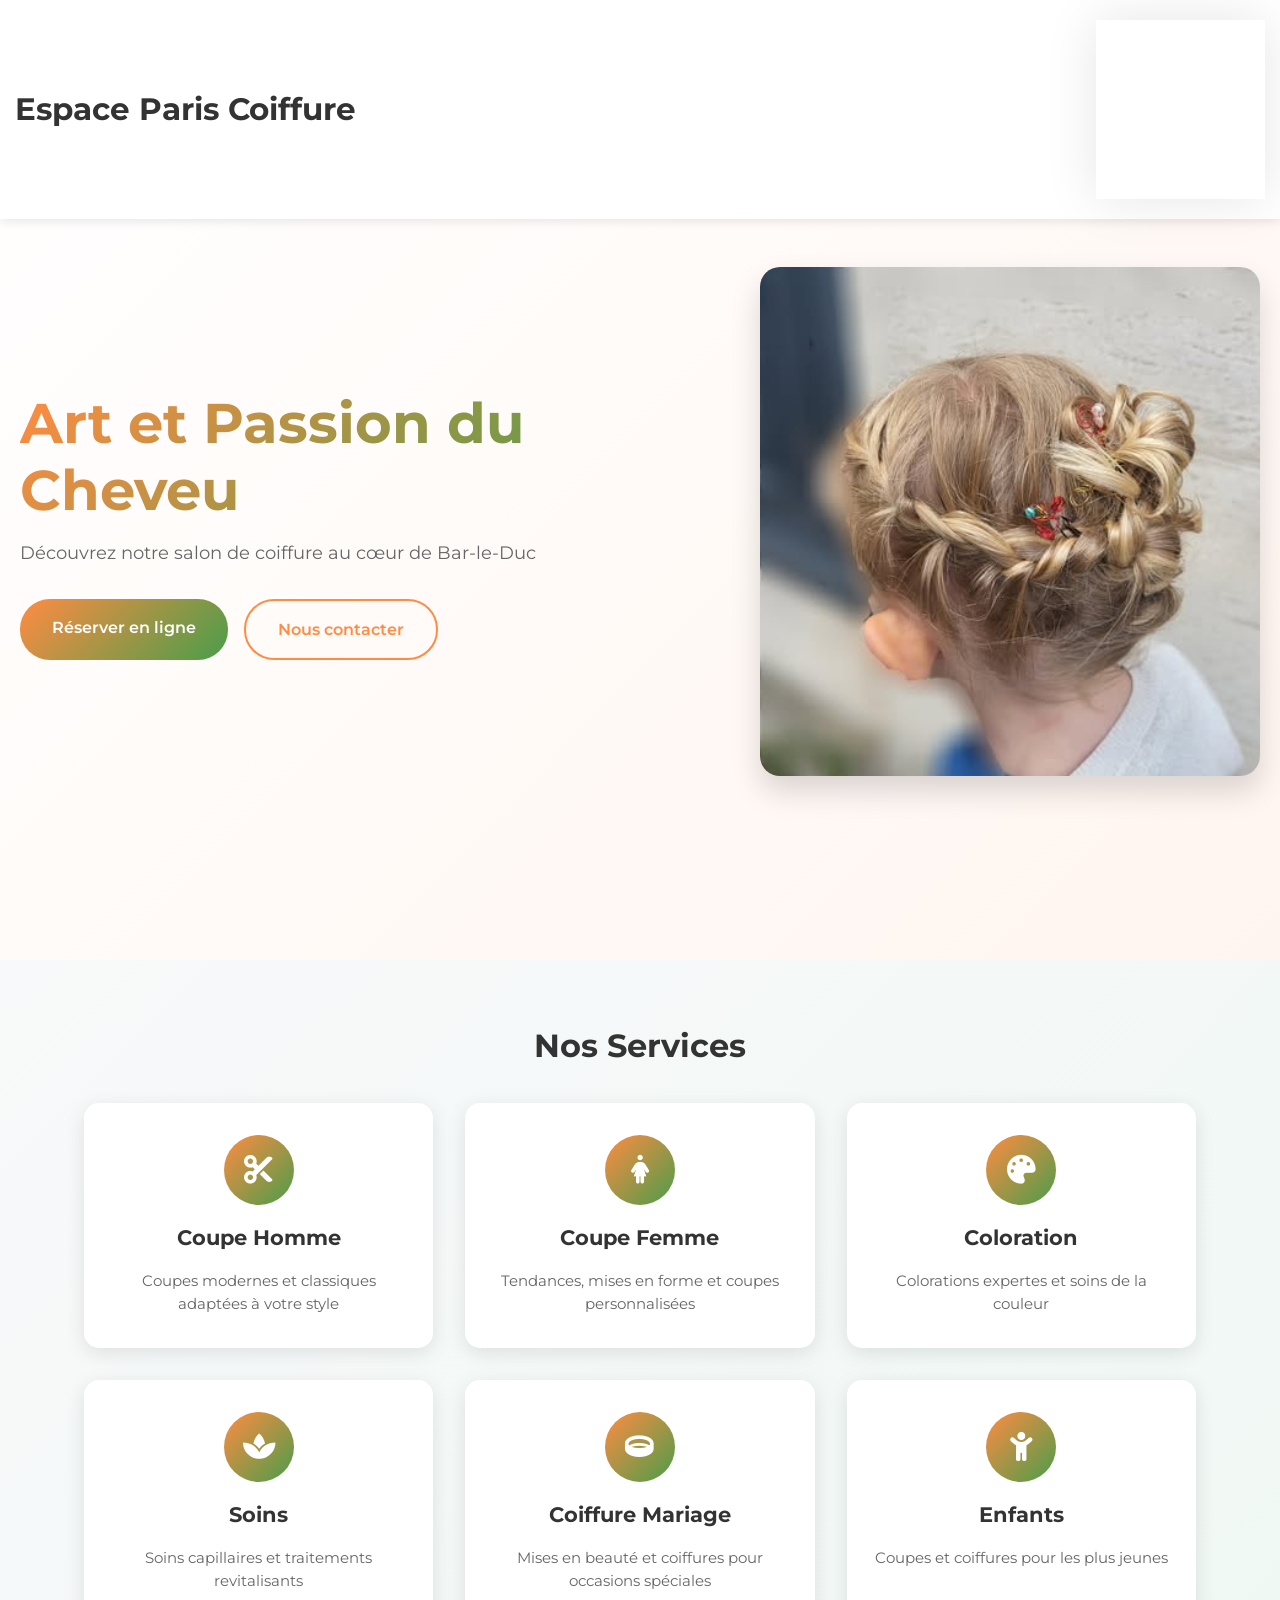
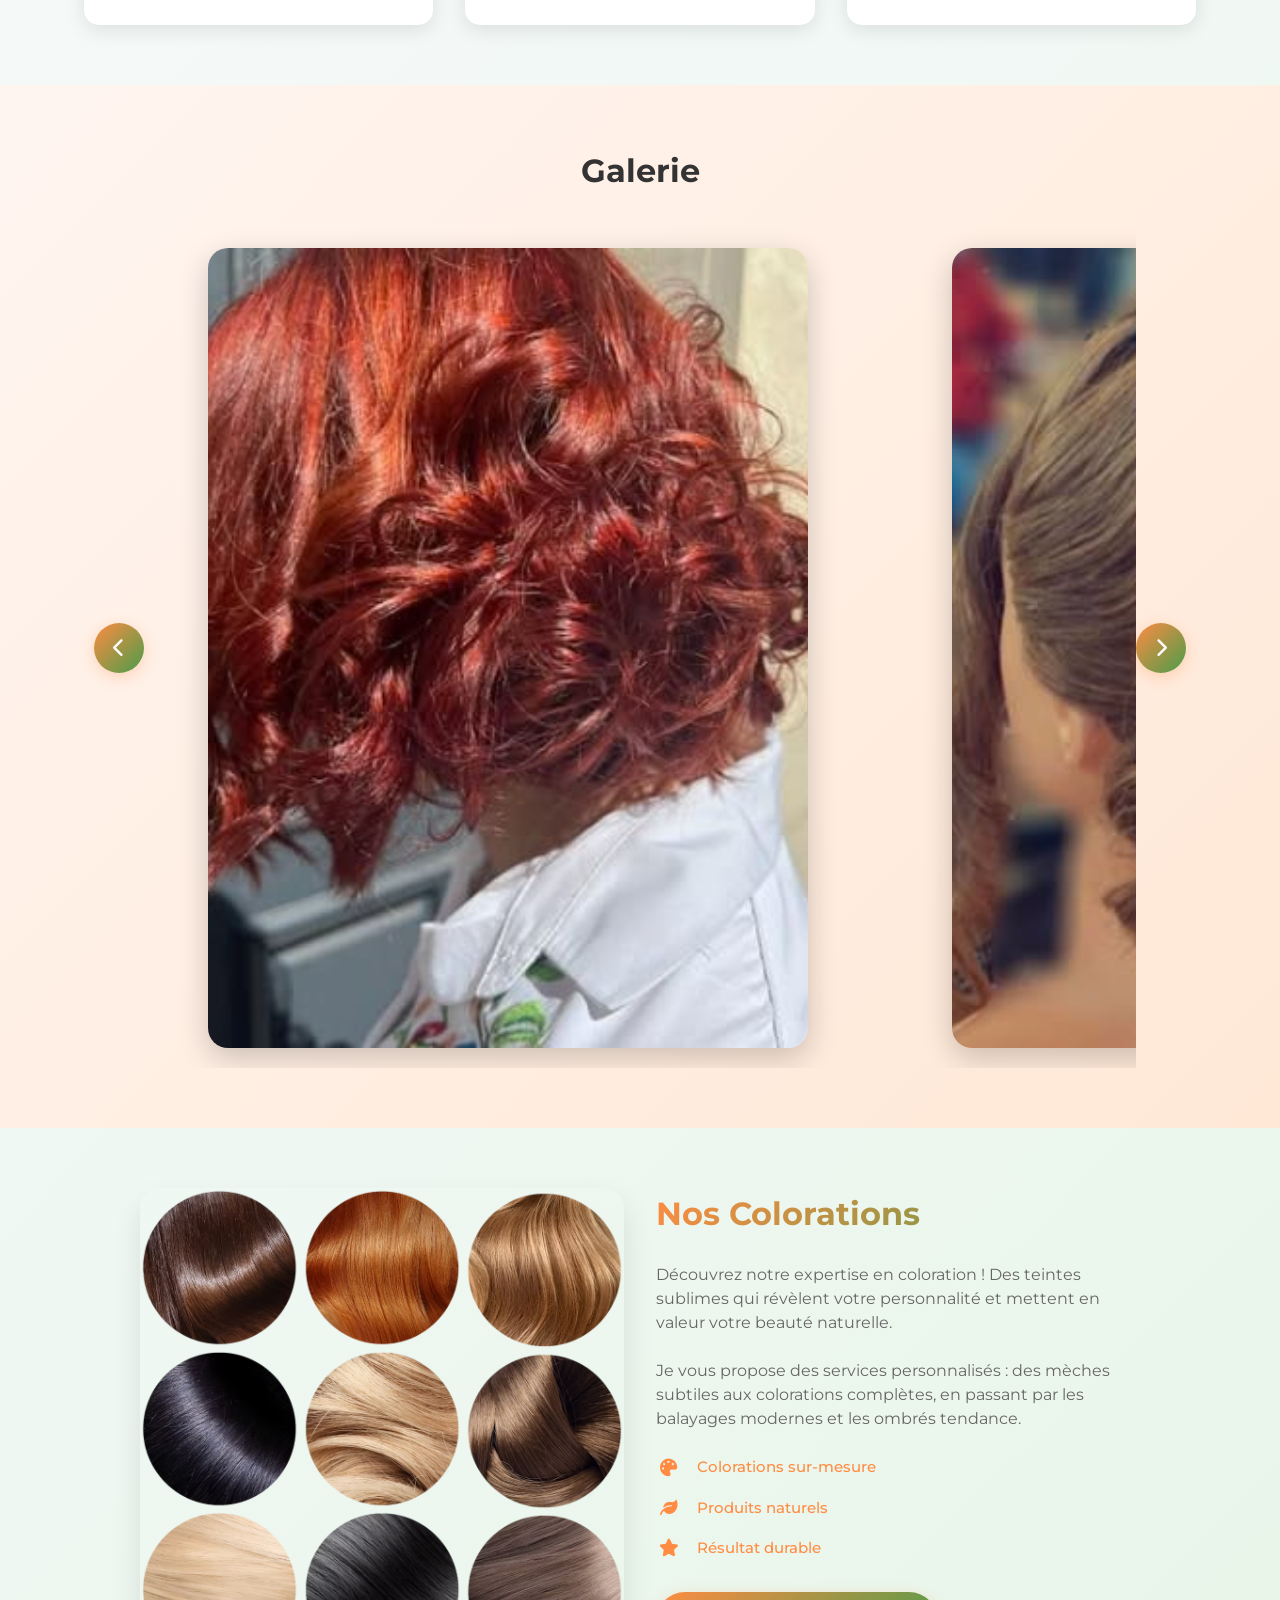
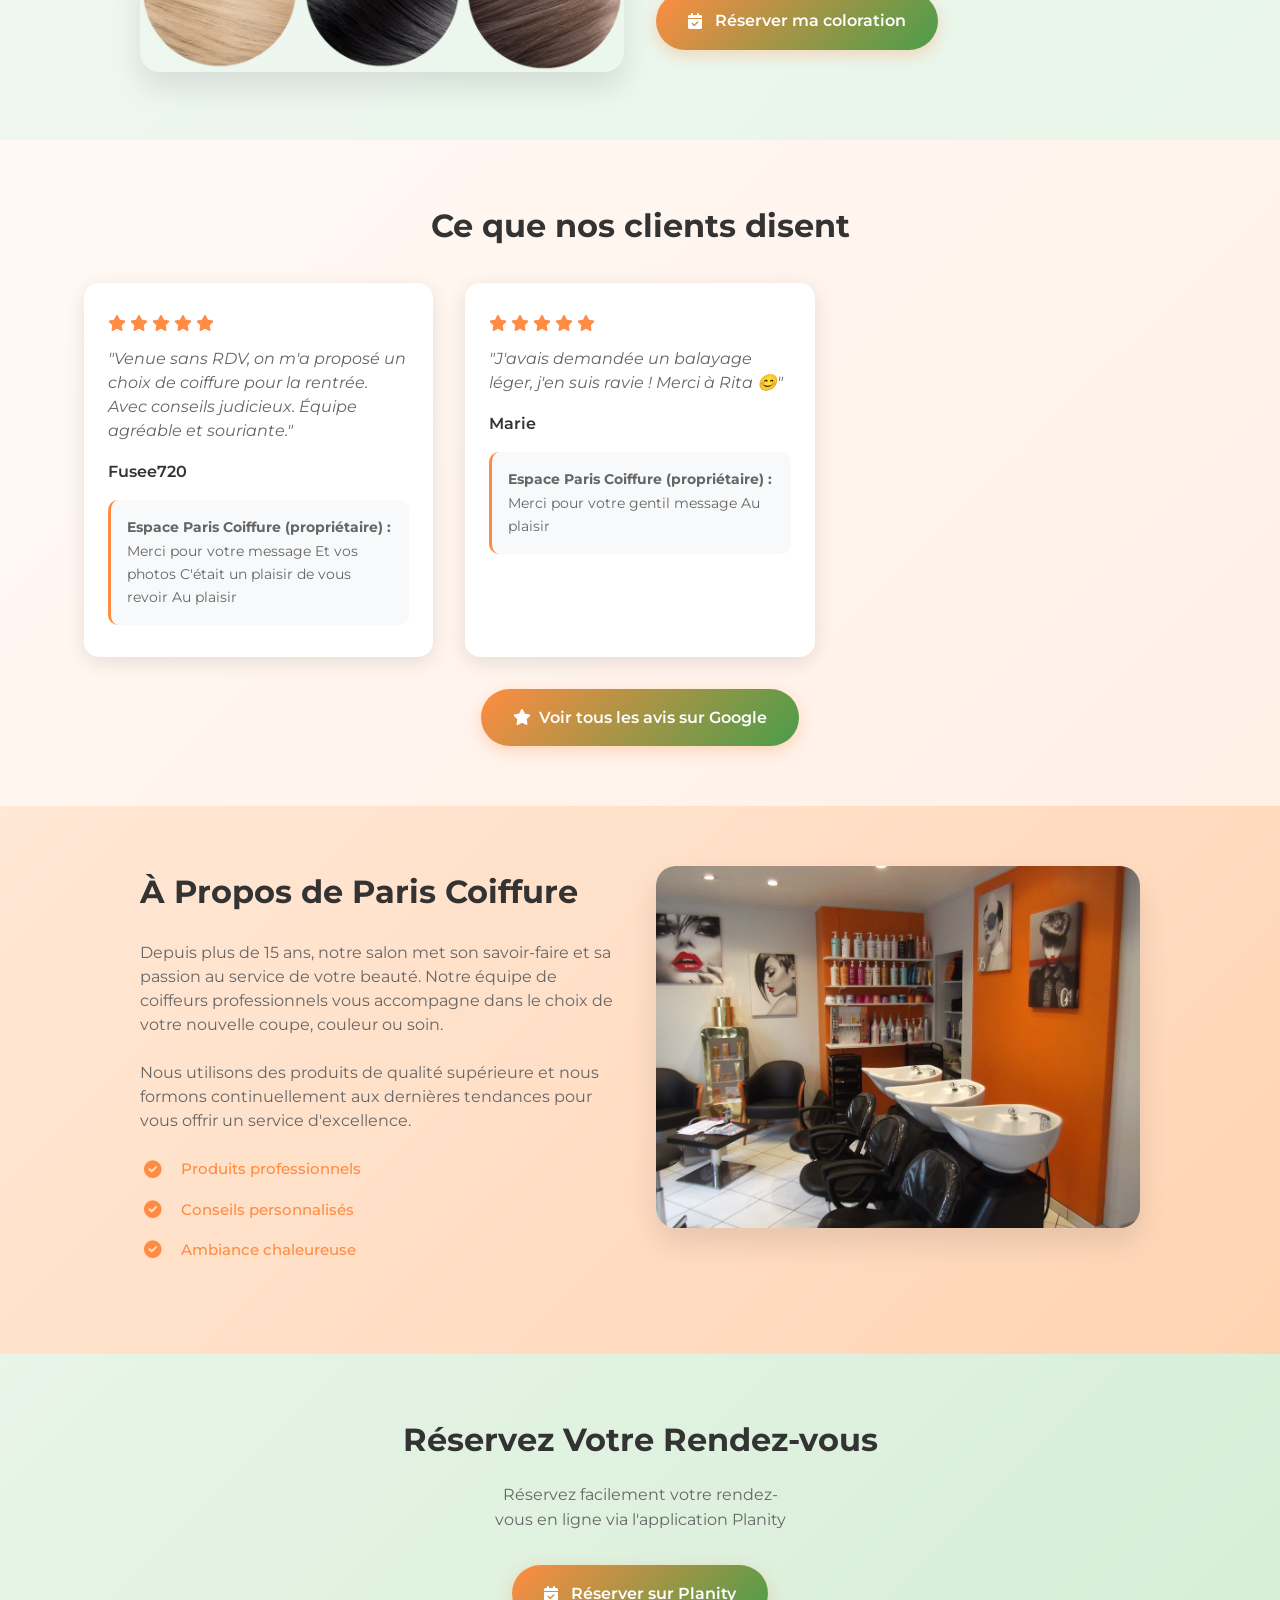
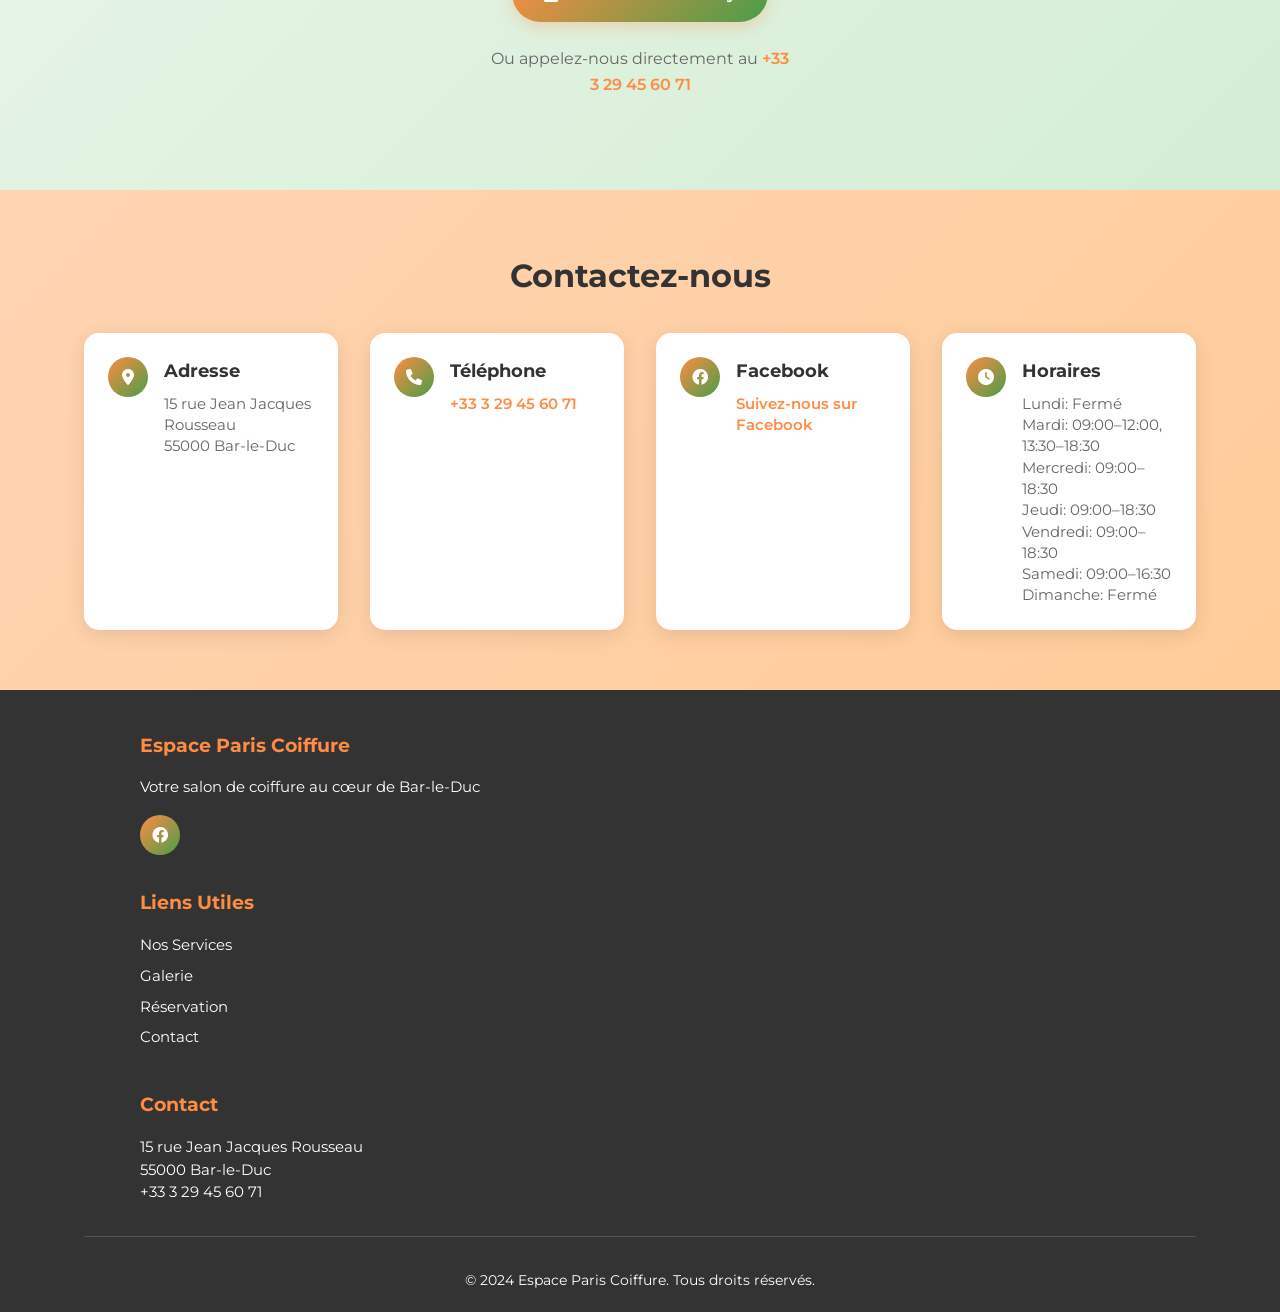
==== index.html @ c57cfd96 "Initial commit - Site Espace Paris Coiffure" ====
<!DOCTYPE html>
<html lang="fr">
<head>
    <meta charset="UTF-8">
    <meta name="viewport" content="width=device-width, initial-scale=1.0">
    <meta http-equiv="Cache-Control" content="no-cache, no-store, must-revalidate">
    <meta http-equiv="Pragma" content="no-cache">
    <meta http-equiv="Expires" content="0">
    <title>Espace Paris Coiffure - Salon de Coiffure à Bar-le-Duc</title>
    <link rel="stylesheet" href="style.css">
    <link href="https://fonts.googleapis.com/css2?family=Montserrat:wght@300;400;500;600;700&display=swap" rel="stylesheet">
    <link rel="stylesheet" href="https://cdnjs.cloudflare.com/ajax/libs/font-awesome/6.0.0/css/all.min.css">
</head>
<body>
    <!-- Header -->
    <header class="header">
        <nav class="navbar">
            <div class="nav-container">
                <div class="logo">
                    <h1>Espace Paris Coiffure</h1>
                </div>
                <ul class="nav-menu">
                    <li class="nav-item">
                        <a href="#accueil" class="nav-link">Accueil</a>
                    </li>
                    <li class="nav-item">
                        <a href="#services" class="nav-link">Services</a>
                    </li>
                    <li class="nav-item">
                        <a href="#couleurs" class="nav-link">Couleurs</a>
                    </li>
                    <li class="nav-item">
                        <a href="#galerie" class="nav-link">Galerie</a>
                    </li>
                    <li class="nav-item">
                        <a href="#avis" class="nav-link">Avis</a>
                    </li>
                    <li class="nav-item">
                        <a href="#contact" class="nav-link">Contact</a>
                    </li>
                    <li class="nav-item">
                        <a href="#reservation" class="nav-link reservation-btn">Réserver</a>
                    </li>
                </ul>
                <div class="hamburger">
                    <span class="bar"></span>
                    <span class="bar"></span>
                    <span class="bar"></span>
                </div>
            </div>
        </nav>
    </header>

    <!-- Hero Section -->
    <section id="accueil" class="hero">
        <div class="hero-content">
            <h2>Art et Passion du Cheveu</h2>
            <p>Découvrez notre salon de coiffure au cœur de Bar-le-Duc</p>
            <div class="hero-buttons">
                <a href="#reservation" class="btn-primary">Réserver en ligne</a>
                <a href="#contact" class="btn-secondary">Nous contacter</a>
            </div>
        </div>
        <div class="hero-image">
            <img src="Photos/5.jpg" alt="Salon Espace Paris Coiffure">
        </div>
    </section>

    <!-- Services Section -->
    <section id="services" class="services">
        <div class="container">
            <h2>Nos Services</h2>
            <div class="services-grid">
                <div class="service-card">
                    <div class="service-icon">
                        <i class="fas fa-cut"></i>
                    </div>
                    <h3>Coupe Homme</h3>
                    <p>Coupes modernes et classiques adaptées à votre style</p>
                </div>
                <div class="service-card">
                    <div class="service-icon">
                        <i class="fas fa-female"></i>
                    </div>
                    <h3>Coupe Femme</h3>
                    <p>Tendances, mises en forme et coupes personnalisées</p>
                </div>
                <div class="service-card">
                    <div class="service-icon">
                        <i class="fas fa-palette"></i>
                    </div>
                    <h3>Coloration</h3>
                    <p>Colorations expertes et soins de la couleur</p>
                </div>
                <div class="service-card">
                    <div class="service-icon">
                        <i class="fas fa-spa"></i>
                    </div>
                    <h3>Soins</h3>
                    <p>Soins capillaires et traitements revitalisants</p>
                </div>
                <div class="service-card">
                    <div class="service-icon">
                        <i class="fas fa-ring"></i>
                    </div>
                    <h3>Coiffure Mariage</h3>
                    <p>Mises en beauté et coiffures pour occasions spéciales</p>
                </div>
                <div class="service-card">
                    <div class="service-icon">
                        <i class="fas fa-child"></i>
                    </div>
                    <h3>Enfants</h3>
                    <p>Coupes et coiffures pour les plus jeunes</p>
                </div>
            </div>
        </div>
    </section>

    <!-- Gallery Section -->
    <section id="galerie" class="gallery">
        <div class="container">
            <h2>Galerie</h2>
            <div class="gallery-carousel">
                <button class="gallery-nav prev" onclick="scrollGallery(-1)">
                    <i class="fas fa-chevron-left"></i>
                </button>
                <button class="gallery-nav next" onclick="scrollGallery(1)">
                    <i class="fas fa-chevron-right"></i>
                </button>
                <div class="gallery-container">
                    <div class="gallery-item">
                        <img src="Photos/10.jpg" alt="Réalisation 1">
                    </div>
                    <div class="gallery-item">
                        <img src="Photos/3.jpg" alt="Réalisation 2">
                    </div>
                    <div class="gallery-item">
                        <img src="Photos/4.jpg" alt="Réalisation 3">
                    </div>
                    <div class="gallery-item">
                        <img src="Photos/7.jpg" alt="Réalisation 4">
                    </div>
                    <div class="gallery-item">
                        <img src="Photos/8.jpg" alt="Réalisation 5">
                    </div>
                    <div class="gallery-item">
                        <img src="Photos/1.jpg" alt="Réalisation 6">
                    </div>
                </div>
            </div>
        </div>
    </section>

    <!-- Colors Section -->
    <section id="couleurs" class="colors">
        <div class="container">
            <div class="colors-content">
                <div class="colors-image">
                    <img src="Photos/2.png.avif" alt="Nos colorations">
                </div>
                <div class="colors-text">
                    <h2>Nos Colorations</h2>
                    <p>Découvrez notre expertise en coloration ! Des teintes sublimes qui révèlent votre personnalité et mettent en valeur votre beauté naturelle.</p>
                    <p>Je vous propose des services personnalisés : des mèches subtiles aux colorations complètes, en passant par les balayages modernes et les ombrés tendance.</p>
                    <div class="colors-features">
                        <div class="color-feature">
                            <i class="fas fa-palette"></i>
                            <span>Colorations sur-mesure</span>
                        </div>
                        <div class="color-feature">
                            <i class="fas fa-leaf"></i>
                            <span>Produits naturels</span>
                        </div>
                        <div class="color-feature">
                            <i class="fas fa-star"></i>
                            <span>Résultat durable</span>
                        </div>
                    </div>
                    <a href="https://planity.fr/paris-coiffure-bar-le-duc" target="_blank" class="btn-colors">
                        <i class="fas fa-calendar-check"></i>
                        Réserver ma coloration
                    </a>
                </div>
            </div>
        </div>
    </section>

    <!-- Testimonials Section -->
    <section id="avis" class="testimonials">
        <div class="container">
            <h2>Ce que nos clients disent</h2>
            <div class="testimonials-grid">
                <div class="testimonial-item">
                    <div class="stars">
                        <i class="fas fa-star"></i>
                        <i class="fas fa-star"></i>
                        <i class="fas fa-star"></i>
                        <i class="fas fa-star"></i>
                        <i class="fas fa-star"></i>
                    </div>
                    <p class="review-text">"Venue sans RDV, on m'a proposé un choix de coiffure pour la rentrée. Avec conseils judicieux. Équipe agréable et souriante."</p>
                    <div class="reviewer-info">
                        <p class="reviewer-name">Fusee720</p>
                    </div>
                    <div class="salon-response">
                        <p><strong>Espace Paris Coiffure (propriétaire) :</strong> Merci pour votre message Et vos photos C'était un plaisir de vous revoir Au plaisir</p>
                    </div>
                </div>
                
                <div class="testimonial-item">
                    <div class="stars">
                        <i class="fas fa-star"></i>
                        <i class="fas fa-star"></i>
                        <i class="fas fa-star"></i>
                        <i class="fas fa-star"></i>
                        <i class="fas fa-star"></i>
                    </div>
                    <p class="review-text">"J'avais demandée un balayage léger, j'en suis ravie ! Merci à Rita 😊"</p>
                    <div class="reviewer-info">
                        <p class="reviewer-name">Marie</p>
                    </div>
                    <div class="salon-response">
                        <p><strong>Espace Paris Coiffure (propriétaire) :</strong> Merci pour votre gentil message Au plaisir</p>
                    </div>
                </div>
            </div>
            <div class="all-reviews-link">
                <a href="https://share.google/EjQZ8NDxodZnBOEJK" target="_blank" class="btn-all-reviews">
                    <i class="fas fa-star"></i>
                    Voir tous les avis sur Google
                </a>
            </div>
        </div>
    </section>

    <!-- About Section -->
    <section class="about">
        <div class="container">
            <div class="about-content">
                <div class="about-text">
                    <h2>À Propos de Paris Coiffure</h2>
                    <p>Depuis plus de 15 ans, notre salon met son savoir-faire et sa passion au service de votre beauté. Notre équipe de coiffeurs professionnels vous accompagne dans le choix de votre nouvelle coupe, couleur ou soin.</p>
                    <p>Nous utilisons des produits de qualité supérieure et nous formons continuellement aux dernières tendances pour vous offrir un service d'excellence.</p>
                    <div class="about-features">
                        <div class="feature">
                            <i class="fas fa-check-circle"></i>
                            <span>Produits professionnels</span>
                        </div>
                        <div class="feature">
                            <i class="fas fa-check-circle"></i>
                            <span>Conseils personnalisés</span>
                        </div>
                        <div class="feature">
                            <i class="fas fa-check-circle"></i>
                            <span>Ambiance chaleureuse</span>
                        </div>
                    </div>
                </div>
                <div class="about-image">
                    <img src="Photos/9.jpg" alt="Intérieur du salon">
                </div>
            </div>
        </div>
    </section>

    <!-- Reservation Section -->
    <section id="reservation" class="reservation">
        <div class="container">
            <h2>Réservez Votre Rendez-vous</h2>
            <p>Réservez facilement votre rendez-vous en ligne via l'application Planity</p>
            <a href="https://planity.fr/paris-coiffure-bar-le-duc" target="_blank" class="btn-reservation">
                <i class="fas fa-calendar-check"></i>
                Réserver sur Planity
            </a>
            <p class="reservation-info">Ou appelez-nous directement au <a href="tel:+33329456071">+33 3 29 45 60 71</a></p>
        </div>
    </section>

    <!-- Contact Section -->
    <section id="contact" class="contact">
        <div class="container">
            <h2>Contactez-nous</h2>
            <div class="contact-info">
                <div class="contact-item">
                    <div class="contact-icon">
                        <i class="fas fa-map-marker-alt"></i>
                    </div>
                    <div class="contact-details">
                        <h3>Adresse</h3>
                        <p>15 rue Jean Jacques Rousseau<br>55000 Bar-le-Duc</p>
                    </div>
                </div>
                <div class="contact-item">
                    <div class="contact-icon">
                        <i class="fas fa-phone"></i>
                    </div>
                    <div class="contact-details">
                        <h3>Téléphone</h3>
                        <p><a href="tel:+33329456071">+33 3 29 45 60 71</a></p>
                    </div>
                </div>
                <div class="contact-item">
                    <div class="contact-icon">
                        <i class="fab fa-facebook"></i>
                    </div>
                    <div class="contact-details">
                        <h3>Facebook</h3>
                        <p><a href="https://www.facebook.com/espacepariscoiffure/photos?locale=fr_FR" target="_blank">Suivez-nous sur Facebook</a></p>
                    </div>
                </div>
                <div class="contact-item">
                    <div class="contact-icon">
                        <i class="fas fa-clock"></i>
                    </div>
                    <div class="contact-details">
                        <h3>Horaires</h3>
                        <p>Lundi: Fermé<br>Mardi: 09:00–12:00, 13:30–18:30<br>Mercredi: 09:00–18:30<br>Jeudi: 09:00–18:30<br>Vendredi: 09:00–18:30<br>Samedi: 09:00–16:30<br>Dimanche: Fermé</p>
                    </div>
                </div>
            </div>
        </div>
    </section>

    <!-- Footer -->
    <footer class="footer">
        <div class="container">
            <div class="footer-content">
                <div class="footer-section">
                    <h3>Espace Paris Coiffure</h3>
                    <p>Votre salon de coiffure au cœur de Bar-le-Duc</p>
                    <div class="social-links">
                        <a href="https://www.facebook.com/espacepariscoiffure/photos?locale=fr_FR" target="_blank"><i class="fab fa-facebook"></i></a>
                    </div>
                </div>
                <div class="footer-section">
                    <h3>Liens Utiles</h3>
                    <ul>
                        <li><a href="#services">Nos Services</a></li>
                        <li><a href="#galerie">Galerie</a></li>
                        <li><a href="#reservation">Réservation</a></li>
                        <li><a href="#contact">Contact</a></li>
                    </ul>
                </div>
                <div class="footer-section">
                    <h3>Contact</h3>
                    <p>15 rue Jean Jacques Rousseau<br>55000 Bar-le-Duc</p>
                    <p><a href="tel:+33329456071">+33 3 29 45 60 71</a></p>
                </div>
            </div>
            <div class="footer-bottom">
                <p>&copy; 2024 Espace Paris Coiffure. Tous droits réservés.</p>
            </div>
        </div>
    </footer>

    <!-- Scripts -->
    <script type="module" src="js/app.js"></script>
</body>
</html>
---- style.css ----
/* Reset et base styles */
/* Mobile First - Base Styles */
* {
    margin: 0;
    padding: 0;
    box-sizing: border-box;
}

body {
    font-family: 'Montserrat', sans-serif;
    line-height: 1.6;
    color: #333;
    overflow-x: hidden;
}

.container {
    width: 95%;
    max-width: 1200px;
    margin: 0 auto;
    padding: 0 15px;
}

/* Header - Mobile First */
.header {
    position: fixed;
    top: 0;
    left: 0;
    right: 0;
    background: #ffffff;
    box-shadow: 0 2px 10px rgba(0, 0, 0, 0.1);
    z-index: 1000;
    padding: 15px 0;
}

.nav-container {
    display: flex;
    justify-content: space-between;
    align-items: center;
    padding: 5px 15px;
}

.logo {
    font-size: 1.2rem;
    font-weight: 700;
    color: #333;
}

.logo span {
    background: linear-gradient(135deg, #ff8c42, #4a9d4a);
    -webkit-background-clip: text;
    -webkit-text-fill-color: transparent;
    background-clip: text;
}

.hamburger {
    display: flex;
    flex-direction: column;
    cursor: pointer;
    z-index: 1001;
    width: 30px;
    height: 25px;
    justify-content: space-between;
    transition: all 0.3s ease;
}

.hamburger span {
    width: 100%;
    height: 3px;
    background: linear-gradient(135deg, #ff8c42, #4a9d4a);
    border-radius: 2px;
    transition: all 0.3s ease;
    transform-origin: center;
}

.hamburger.active span:nth-child(1) {
    transform: rotate(45deg) translate(6px, 6px);
}

.hamburger.active span:nth-child(2) {
    opacity: 0;
    transform: scaleX(0);
}

.hamburger.active span:nth-child(3) {
    transform: rotate(-45deg) translate(6px, -6px);
}

.nav-menu {
    position: fixed;
    left: -100%;
    top: 0;
    width: 100%;
    height: 100vh;
    background: linear-gradient(135deg, rgba(255, 255, 255, 0.98) 0%, rgba(255, 250, 240, 0.98) 100%);
    backdrop-filter: blur(20px);
    flex-direction: column;
    justify-content: center;
    align-items: center;
    transition: all 0.4s cubic-bezier(0.4, 0, 0.2, 1);
    z-index: 999;
    box-shadow: 0 0 50px rgba(0, 0, 0, 0.1);
}

.nav-menu.active {
    left: 0;
}

.nav-item {
    margin: 1.5rem 0;
    list-style: none;
    opacity: 0;
    transform: translateY(30px);
    transition: all 0.3s ease;
}

.nav-menu.active .nav-item {
    opacity: 1;
    transform: translateY(0);
}

.nav-menu.active .nav-item:nth-child(1) { transition-delay: 0.1s; }
.nav-menu.active .nav-item:nth-child(2) { transition-delay: 0.2s; }
.nav-menu.active .nav-item:nth-child(3) { transition-delay: 0.3s; }
.nav-menu.active .nav-item:nth-child(4) { transition-delay: 0.4s; }
.nav-menu.active .nav-item:nth-child(5) { transition-delay: 0.5s; }
.nav-menu.active .nav-item:nth-child(6) { transition-delay: 0.6s; }

.nav-link {
    color: #333;
    text-decoration: none;
    font-size: 1.3rem;
    font-weight: 600;
    transition: all 0.3s ease;
    position: relative;
    padding: 0.5rem 1rem;
}

.nav-link::after {
    content: '';
    position: absolute;
    bottom: 0;
    left: 50%;
    width: 0;
    height: 2px;
    background: linear-gradient(135deg, #ff8c42, #4a9d4a);
    transition: all 0.3s ease;
    transform: translateX(-50%);
}

.nav-link:hover {
    color: #ff8c42;
    transform: translateY(-2px);
}

.nav-link:hover::after {
    width: 80%;
}

.reservation-btn {
    background: linear-gradient(135deg, #ff8c42, #4a9d4a);
    color: white !important;
    padding: 0.8rem 1.5rem;
    border-radius: 25px;
    margin-top: 1rem;
    box-shadow: 0 5px 15px rgba(255, 140, 66, 0.3);
    transition: all 0.3s ease;
}

.reservation-btn:hover {
    transform: translateY(-3px);
    box-shadow: 0 8px 25px rgba(255, 140, 66, 0.4);
}

/* Hero Section - Mobile Optimized */
/* Cache Busting - Version */
.hero {
    min-height: 100vh;
    display: flex;
    flex-direction: column;
    align-items: center;
    justify-content: center;
    background: linear-gradient(135deg, #ffffff 0%, #fff5f0 100%) !important;
    padding: 100px 15px 50px;
    margin-top: 60px;
    text-align: center;
}

.hero-content {
    width: 100%;
    max-width: 400px;
    text-align: center;
}

.hero-content h2 {
    font-size: 2.2rem;
    font-weight: 700;
    margin-bottom: 1rem;
    background: linear-gradient(135deg, #ff8c42, #4a9d4a);
    -webkit-background-clip: text;
    -webkit-text-fill-color: transparent;
    background-clip: text;
    line-height: 1.2;
}

.hero-content p {
    font-size: 1.1rem;
    margin-bottom: 2rem;
    color: #666;
    line-height: 1.5;
}

.hero-buttons {
    display: flex;
    flex-direction: column;
    gap: 1rem;
    justify-content: center;
    margin-top: 2rem;
}

.hero-image {
    width: 100%;
    max-width: 350px;
    margin-top: 2rem;
}

.hero-image img {
    width: 100%;
    height: auto;
    border-radius: 20px;
    box-shadow: 0 15px 30px rgba(0, 0, 0, 0.15);
}

.btn-primary, .btn-secondary {
    padding: 1rem 2rem;
    border-radius: 30px;
    text-decoration: none;
    font-weight: 600;
    transition: all 0.3s ease;
    display: inline-block;
    text-align: center;
    font-size: 1rem;
}

.btn-primary {
    background: linear-gradient(135deg, #ff8c42, #4a9d4a);
    color: white;
}

.btn-secondary {
    background: transparent;
    color: #ff8c42;
    border: 2px solid #ff8c42;
}

/* Services Section - Mobile */
.services {
    padding: 60px 0;
    background: linear-gradient(135deg, #f8f9fa 0%, #f0f8f4 100%);
}

.services h2 {
    text-align: center;
    font-size: 2rem;
    margin-bottom: 2rem;
    color: #333;
}

.services-grid {
    display: grid;
    grid-template-columns: 1fr;
    gap: 1.5rem;
    max-width: 400px;
    margin: 0 auto;
}

.service-card {
    background: white;
    padding: 2rem 1.5rem;
    border-radius: 15px;
    text-align: center;
    box-shadow: 0 5px 20px rgba(0, 0, 0, 0.1);
    transition: transform 0.3s ease, box-shadow 0.3s ease;
}

.service-card:hover {
    transform: translateY(-5px);
    box-shadow: 0 10px 30px rgba(0, 0, 0, 0.15);
}

.service-icon {
    width: 70px;
    height: 70px;
    margin: 0 auto 1rem;
    background: linear-gradient(135deg, #ff8c42, #4a9d4a);
    border-radius: 50%;
    display: flex;
    align-items: center;
    justify-content: center;
    color: white;
    font-size: 1.8rem;
}

.service-card h3 {
    font-size: 1.3rem;
    margin-bottom: 1rem;
    color: #333;
}

.service-card p {
    color: #666;
    line-height: 1.5;
    font-size: 0.95rem;
}

/* Gallery Section - Simple Carousel */
.gallery {
    padding: 60px 0;
    background: linear-gradient(135deg, #fff5f0 0%, #ffe8d6 100%);
    overflow: hidden;
}

.gallery h2 {
    text-align: center;
    font-size: 2rem;
    margin-bottom: 2rem;
    color: #333;
}

.gallery-carousel {
    position: relative;
    max-width: 100%;
    margin: 0 auto;
    padding: 0;
    z-index: 5;
}

.gallery-container {
    display: flex;
    overflow-x: auto;
    scroll-behavior: smooth;
    gap: 1rem;
    padding: 20px 0;
    scrollbar-width: none;
    -ms-overflow-style: none;
    scroll-snap-type: x mandatory;
}

.gallery-container::-webkit-scrollbar {
    display: none;
}

.gallery-item {
    flex: 0 0 auto;
    width: 90vw;
    height: 50vh;
    position: relative;
    overflow: hidden;
    border-radius: 20px;
    box-shadow: 0 10px 30px rgba(0, 0, 0, 0.2);
    transition: transform 0.4s ease, box-shadow 0.4s ease;
    cursor: pointer;
    scroll-snap-align: center;
    z-index: 100;
    margin: 0 5vw;
}

.gallery-item:hover {
    transform: translateY(-10px) scale(1.05);
    box-shadow: 0 20px 40px rgba(0, 0, 0, 0.3);
}

.gallery-item img {
    width: 100%;
    height: 100%;
    object-fit: cover;
    transition: transform 0.3s ease;
}

.gallery-item:hover img {
    transform: scale(1.1);
}

.gallery-nav {
    position: absolute;
    top: 50%;
    transform: translateY(-50%);
    background: linear-gradient(135deg, #ff8c42, #4a9d4a);
    color: white;
    border: none;
    border-radius: 50%;
    width: 40px;
    height: 40px;
    font-size: 1rem;
    cursor: pointer;
    transition: all 0.3s ease;
    z-index: 150;
    display: flex;
    align-items: center;
    justify-content: center;
    box-shadow: 0 4px 15px rgba(255, 140, 66, 0.3);
}

.gallery-nav:hover {
    transform: translateY(-50%) scale(1.1);
    box-shadow: 0 8px 25px rgba(255, 140, 66, 0.4);
}

.gallery-nav.prev {
    left: 10px;
}

.gallery-nav.next {
    right: 10px;
}

.gallery-nav:disabled {
    opacity: 0.3;
    cursor: not-allowed;
    transform: translateY(-50%);
}

/* Testimonials Section - Mobile */
.testimonials {
    padding: 60px 0;
    background: linear-gradient(135deg, #fff9f5 0%, #fff0e6 100%);
}

.testimonials h2 {
    text-align: center;
    font-size: 2rem;
    margin-bottom: 2rem;
    color: #333;
}

.testimonials-grid {
    display: grid;
    grid-template-columns: 1fr;
    gap: 1.5rem;
    max-width: 400px;
    margin: 0 auto;
}

.testimonial-item {
    background: white;
    padding: 2rem 1.5rem;
    border-radius: 15px;
    box-shadow: 0 5px 20px rgba(0, 0, 0, 0.1);
    transition: transform 0.3s ease, box-shadow 0.3s ease;
}

.testimonial-item:hover {
    transform: translateY(-5px);
    box-shadow: 0 10px 30px rgba(0, 0, 0, 0.15);
}

.stars {
    display: flex;
    gap: 0.25rem;
    margin-bottom: 1rem;
}

.stars i {
    color: #ff8c42;
    font-size: 1rem;
}

.review-text {
    font-size: 1rem;
    line-height: 1.5;
    color: #666;
    margin-bottom: 1rem;
    font-style: italic;
}

.reviewer-info {
    margin-bottom: 1rem;
}

.reviewer-name {
    font-weight: 600;
    color: #333;
    margin-bottom: 0.25rem;
}

.review-date {
    font-size: 0.85rem;
    color: #999;
}

.salon-response {
    background: #f8f9fa;
    padding: 1rem;
    border-radius: 10px;
    margin-top: 1rem;
    border-left: 3px solid #ff8c42;
}

.salon-response p {
    font-size: 0.9rem;
    color: #666;
    margin: 0;
}

.all-reviews-link {
    text-align: center;
    margin-top: 2rem;
}

.btn-all-reviews {
    display: inline-flex;
    align-items: center;
    gap: 0.5rem;
    padding: 1rem 2rem;
    background: linear-gradient(135deg, #ff8c42, #4a9d4a);
    color: white;
    text-decoration: none;
    border-radius: 30px;
    font-weight: 600;
    font-size: 1rem;
    transition: all 0.3s ease;
    box-shadow: 0 5px 15px rgba(255, 140, 66, 0.3);
}

.btn-all-reviews:hover {
    transform: translateY(-3px);
    box-shadow: 0 10px 25px rgba(255, 140, 66, 0.4);
}

/* Colors Section - Mobile */
.colors {
    padding: 60px 0;
    background: linear-gradient(135deg, #f0f8f4 0%, #e8f5e8 100%);
}

.colors-content {
    display: flex;
    flex-direction: column;
    gap: 2rem;
    text-align: center;
    max-width: 400px;
    margin: 0 auto;
}

.colors-image {
    order: 2;
}

.colors-image img {
    max-width: 100%;
    height: auto;
    border-radius: 20px;
    box-shadow: 0 15px 30px rgba(0, 0, 0, 0.1);
    transition: transform 0.3s ease, box-shadow 0.3s ease;
}

.colors-image img:hover {
    transform: translateY(-5px);
    box-shadow: 0 20px 40px rgba(0, 0, 0, 0.15);
}

.colors-text {
    order: 1;
    text-align: center;
}

.colors-text h2 {
    font-size: 2rem;
    margin-bottom: 1.5rem;
    background: linear-gradient(135deg, #ff8c42, #4a9d4a);
    -webkit-background-clip: text;
    -webkit-text-fill-color: transparent;
    background-clip: text;
    font-weight: 700;
}

.colors-text p {
    font-size: 1rem;
    margin-bottom: 1.5rem;
    color: #666;
    line-height: 1.5;
}

.colors-features {
    display: flex;
    flex-direction: column;
    gap: 1rem;
    margin-bottom: 2rem;
    align-items: center;
}

.color-feature {
    display: flex;
    align-items: center;
    gap: 1rem;
    color: #ff8c42;
    font-weight: 500;
    font-size: 0.95rem;
}

.color-feature i {
    font-size: 1.1rem;
    width: 25px;
    text-align: center;
}

.btn-colors {
    display: inline-flex;
    align-items: center;
    gap: 0.8rem;
    padding: 1rem 2rem;
    background: linear-gradient(135deg, #ff8c42, #4a9d4a);
    color: white;
    text-decoration: none;
    border-radius: 30px;
    font-weight: 600;
    font-size: 1rem;
    transition: all 0.3s ease;
    box-shadow: 0 5px 15px rgba(255, 140, 66, 0.3);
}

.btn-colors:hover {
    transform: translateY(-3px);
    box-shadow: 0 10px 25px rgba(255, 140, 66, 0.4);
}

/* About Section - Mobile */
.about {
    padding: 60px 0;
    background: linear-gradient(135deg, #ffe8d6 0%, #ffd4b3 100%);
}

.about-content {
    display: flex;
    flex-direction: column;
    gap: 2rem;
    text-align: center;
    max-width: 400px;
    margin: 0 auto;
}

.about-text {
    order: 2;
}

.about-text h2 {
    font-size: 2rem;
    margin-bottom: 1.5rem;
    color: #333;
}

.about-text p {
    font-size: 1rem;
    margin-bottom: 1.5rem;
    color: #666;
    line-height: 1.5;
}

.about-features {
    display: flex;
    flex-direction: column;
    gap: 1rem;
    margin-bottom: 2rem;
}

.feature {
    display: flex;
    align-items: center;
    gap: 1rem;
    color: #ff8c42;
    font-weight: 500;
    font-size: 0.95rem;
}

.feature i {
    font-size: 1.1rem;
    width: 25px;
    text-align: center;
}

.about-image {
    order: 1;
}

.about-image img {
    width: 100%;
    height: auto;
    border-radius: 20px;
    box-shadow: 0 15px 30px rgba(0, 0, 0, 0.1);
}

/* Reservation Section - Mobile */
.reservation {
    padding: 60px 0;
    background: linear-gradient(135deg, #e8f5e8 0%, #d4edd4 100%);
    text-align: center;
}

.reservation h2 {
    font-size: 2rem;
    margin-bottom: 1rem;
    color: #333;
}

.reservation p {
    font-size: 1rem;
    margin-bottom: 2rem;
    color: #666;
    max-width: 300px;
    margin-left: auto;
    margin-right: auto;
}

.btn-reservation {
    display: inline-flex;
    align-items: center;
    gap: 0.8rem;
    padding: 1rem 2rem;
    background: linear-gradient(135deg, #ff8c42, #4a9d4a);
    color: white;
    text-decoration: none;
    border-radius: 30px;
    font-weight: 600;
    font-size: 1rem;
    transition: all 0.3s ease;
    box-shadow: 0 5px 15px rgba(255, 140, 66, 0.3);
}

.btn-reservation:hover {
    transform: translateY(-3px);
    box-shadow: 0 10px 25px rgba(255, 140, 66, 0.4);
}

.reservation-info {
    margin-top: 1.5rem;
    font-size: 0.95rem;
    color: #666;
}

.reservation-info a {
    color: #ff8c42;
    text-decoration: none;
    font-weight: 600;
}

/* Contact Section - Mobile */
.contact {
    padding: 60px 0;
    background: linear-gradient(135deg, #ffd4b3 0%, #ffcc99 100%);
}

.contact h2 {
    text-align: center;
    font-size: 2rem;
    margin-bottom: 2rem;
    color: #333;
}

.contact-info {
    display: grid;
    grid-template-columns: 1fr;
    gap: 1.5rem;
    max-width: 400px;
    margin: 0 auto;
}

.contact-item {
    display: flex;
    align-items: flex-start;
    gap: 1rem;
    background: white;
    padding: 1.5rem;
    border-radius: 15px;
    box-shadow: 0 5px 20px rgba(0, 0, 0, 0.1);
    transition: transform 0.3s ease, box-shadow 0.3s ease;
}

.contact-item:hover {
    transform: translateY(-3px);
    box-shadow: 0 10px 30px rgba(0, 0, 0, 0.15);
}

.contact-icon {
    width: 40px;
    height: 40px;
    background: linear-gradient(135deg, #ff8c42, #4a9d4a);
    border-radius: 50%;
    display: flex;
    align-items: center;
    justify-content: center;
    color: white;
    font-size: 1rem;
    flex-shrink: 0;
}

.contact-details h3 {
    margin-bottom: 0.5rem;
    color: #333;
    font-size: 1.1rem;
}

.contact-details p {
    color: #666;
    line-height: 1.4;
    font-size: 0.95rem;
}

.contact-details a {
    color: #ff8c42;
    text-decoration: none;
    font-weight: 600;
}

/* Footer - Mobile */
.footer {
    background: #333;
    color: white;
    padding: 40px 0 20px;
}

.footer-content {
    display: flex;
    flex-direction: column;
    gap: 2rem;
    text-align: center;
    max-width: 400px;
    margin: 0 auto;
}

.footer-section h3 {
    margin-bottom: 1rem;
    color: #ff8c42;
    font-size: 1.2rem;
}

.footer-section p,
.footer-section ul {
    font-size: 0.95rem;
    line-height: 1.5;
}

.footer-section ul {
    list-style: none;
}

.footer-section ul li {
    margin-bottom: 0.5rem;
}

.footer-section a {
    color: white;
    text-decoration: none;
    transition: color 0.3s ease;
}

.footer-section a:hover {
    color: #ff8c42;
}

.social-links {
    display: flex;
    justify-content: center;
    gap: 1rem;
    margin-top: 1rem;
}

.social-links a {
    width: 40px;
    height: 40px;
    background: linear-gradient(135deg, #ff8c42, #4a9d4a);
    border-radius: 50%;
    display: flex;
    align-items: center;
    justify-content: center;
    color: white;
    text-decoration: none;
    transition: transform 0.3s ease, box-shadow 0.3s ease;
}

.social-links a:hover {
    transform: translateY(-3px);
    box-shadow: 0 5px 15px rgba(255, 140, 66, 0.3);
}

.footer-bottom {
    text-align: center;
    margin-top: 2rem;
    padding-top: 2rem;
    border-top: 1px solid #555;
    font-size: 0.9rem;
}

/* Responsive - Tablet and Desktop */
@media (min-width: 768px) {
    .container {
        width: 90%;
        padding: 0 20px;
    }

    .hamburger {
        display: none;
    }

    .nav-menu {
        position: static;
        width: auto;
        height: auto;
        background: transparent;
        flex-direction: row;
        justify-content: space-between;
        align-items: center;
        transition: none;
        z-index: auto;
    }

    .nav-menu.active {
        left: auto;
    }

    .nav-item {
        margin: 0 1rem;
    }

    .nav-link {
        font-size: 1rem;
    }

    .reservation-btn {
        margin-top: 0;
        margin-left: 1rem;
    }

    .logo {
        font-size: 1.3rem;
    }

    .hero {
        flex-direction: row;
        justify-content: space-between;
        padding: 80px 20px 50px;
        text-align: left;
    }

    .hero-content {
        max-width: 600px;
        text-align: left;
    }

    .hero-content h2 {
        font-size: 3.5rem;
    }

    .hero-buttons {
        flex-direction: row;
        justify-content: flex-start;
    }

    .hero-image {
        max-width: 500px;
        margin-top: 0;
    }

    .services-grid {
        grid-template-columns: repeat(2, 1fr);
        gap: 2rem;
        max-width: 800px;
    }

    .gallery-carousel {
        padding: 0 60px;
    }

    .gallery-item {
        width: 500px;
        height: 700px;
    }

    .gallery-nav {
        width: 50px;
        height: 50px;
        font-size: 1.2rem;
    }

    .colors-content {
        flex-direction: row;
        justify-content: space-between;
        text-align: left;
        max-width: 1000px;
    }

    .colors-image {
        order: 1;
        flex: 1;
    }

    .colors-text {
        order: 2;
        flex: 1;
        text-align: left;
    }

    .colors-features {
        align-items: flex-start;
    }

    .testimonials-grid {
        grid-template-columns: repeat(2, 1fr);
        gap: 2rem;
        max-width: 800px;
    }

    .about-content {
        flex-direction: row;
        justify-content: space-between;
        text-align: left;
        max-width: 1000px;
    }

    .about-text {
        order: 1;
        flex: 1;
    }

    .about-image {
        order: 2;
        flex: 1;
    }

    .about-features {
        align-items: flex-start;
    }

    .contact-info {
        grid-template-columns: repeat(2, 1fr);
        gap: 2rem;
        max-width: 800px;
    }

    .footer-content {
        grid-template-columns: repeat(3, 1fr);
        gap: 2rem;
        text-align: left;
        max-width: 1000px;
    }

    .social-links {
        justify-content: flex-start;
    }
}

@media (min-width: 1024px) {
    .services-grid {
        grid-template-columns: repeat(3, 1fr);
        max-width: 1200px;
    }

    .gallery-item {
        width: 600px;
        height: 800px;
    }

    .contact-info {
        grid-template-columns: repeat(4, 1fr);
        max-width: 1200px;
    }

    .testimonials-grid {
        grid-template-columns: repeat(3, 1fr);
        max-width: 1200px;
    }
}

@media (max-width: 480px) {
    .hero-content h2 {
        font-size: 2rem;
    }

    .hero-buttons {
        flex-direction: column;
        align-items: center;
    }

    .logo {
        font-size: 1.1rem;
    }

    .hamburger {
        width: 28px;
        height: 22px;
    }

    .hamburger span {
        height: 2.5px;
    }

    .nav-link {
        font-size: 1.2rem;
    }

    .gallery-item {
        width: 250px;
        height: 350px;
    }

    .gallery-nav {
        width: 40px;
        height: 40px;
        font-size: 1rem;
    }

    .gallery-nav.prev {
        left: 5px;
    }

    .gallery-nav.next {
        right: 5px;
    }

    .btn-primary,
    .btn-secondary {
        width: 200px;
        text-align: center;
    }

    .services h2,
    .gallery h2,
    .reservation h2,
    .contact h2,
    .about-text h2 {
        font-size: 2rem;
    }
}

/* Animations */
@keyframes fadeInUp {
    from {
        opacity: 0;
        transform: translateY(30px);
    }
    to {
        opacity: 1;
        transform: translateY(0);
    }
}

.service-card,
.gallery-item {
    animation: fadeInUp 0.6s ease-out;
}

/* Scroll behavior */
html {
    scroll-behavior: smooth;
}

/* Custom scrollbar */
::-webkit-scrollbar {
    width: 10px;
}

::-webkit-scrollbar-track {
    background: #f1f1f1;
}

::-webkit-scrollbar-thumb {
    background: linear-gradient(135deg, #ff8c42, #4a9d4a);
    border-radius: 5px;
}

::-webkit-scrollbar-thumb:hover {
    background: #ff8c42;
}
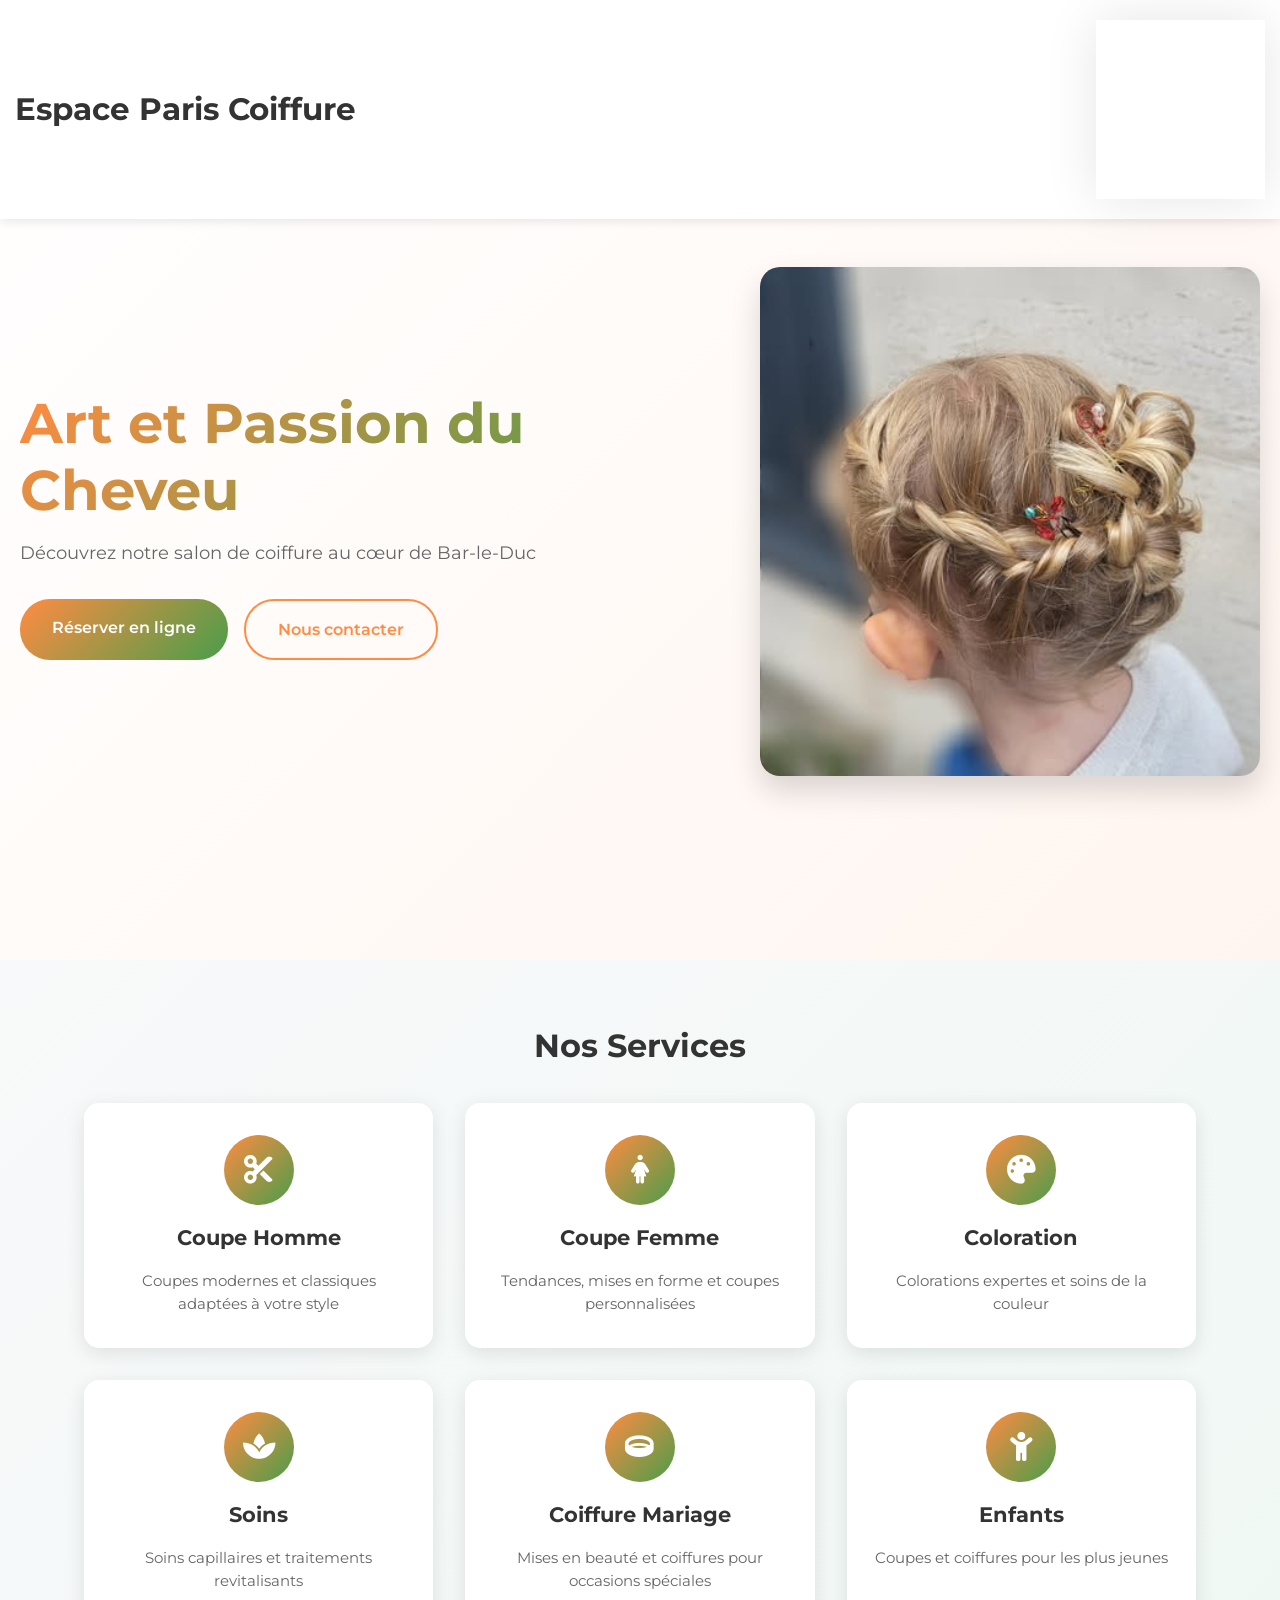
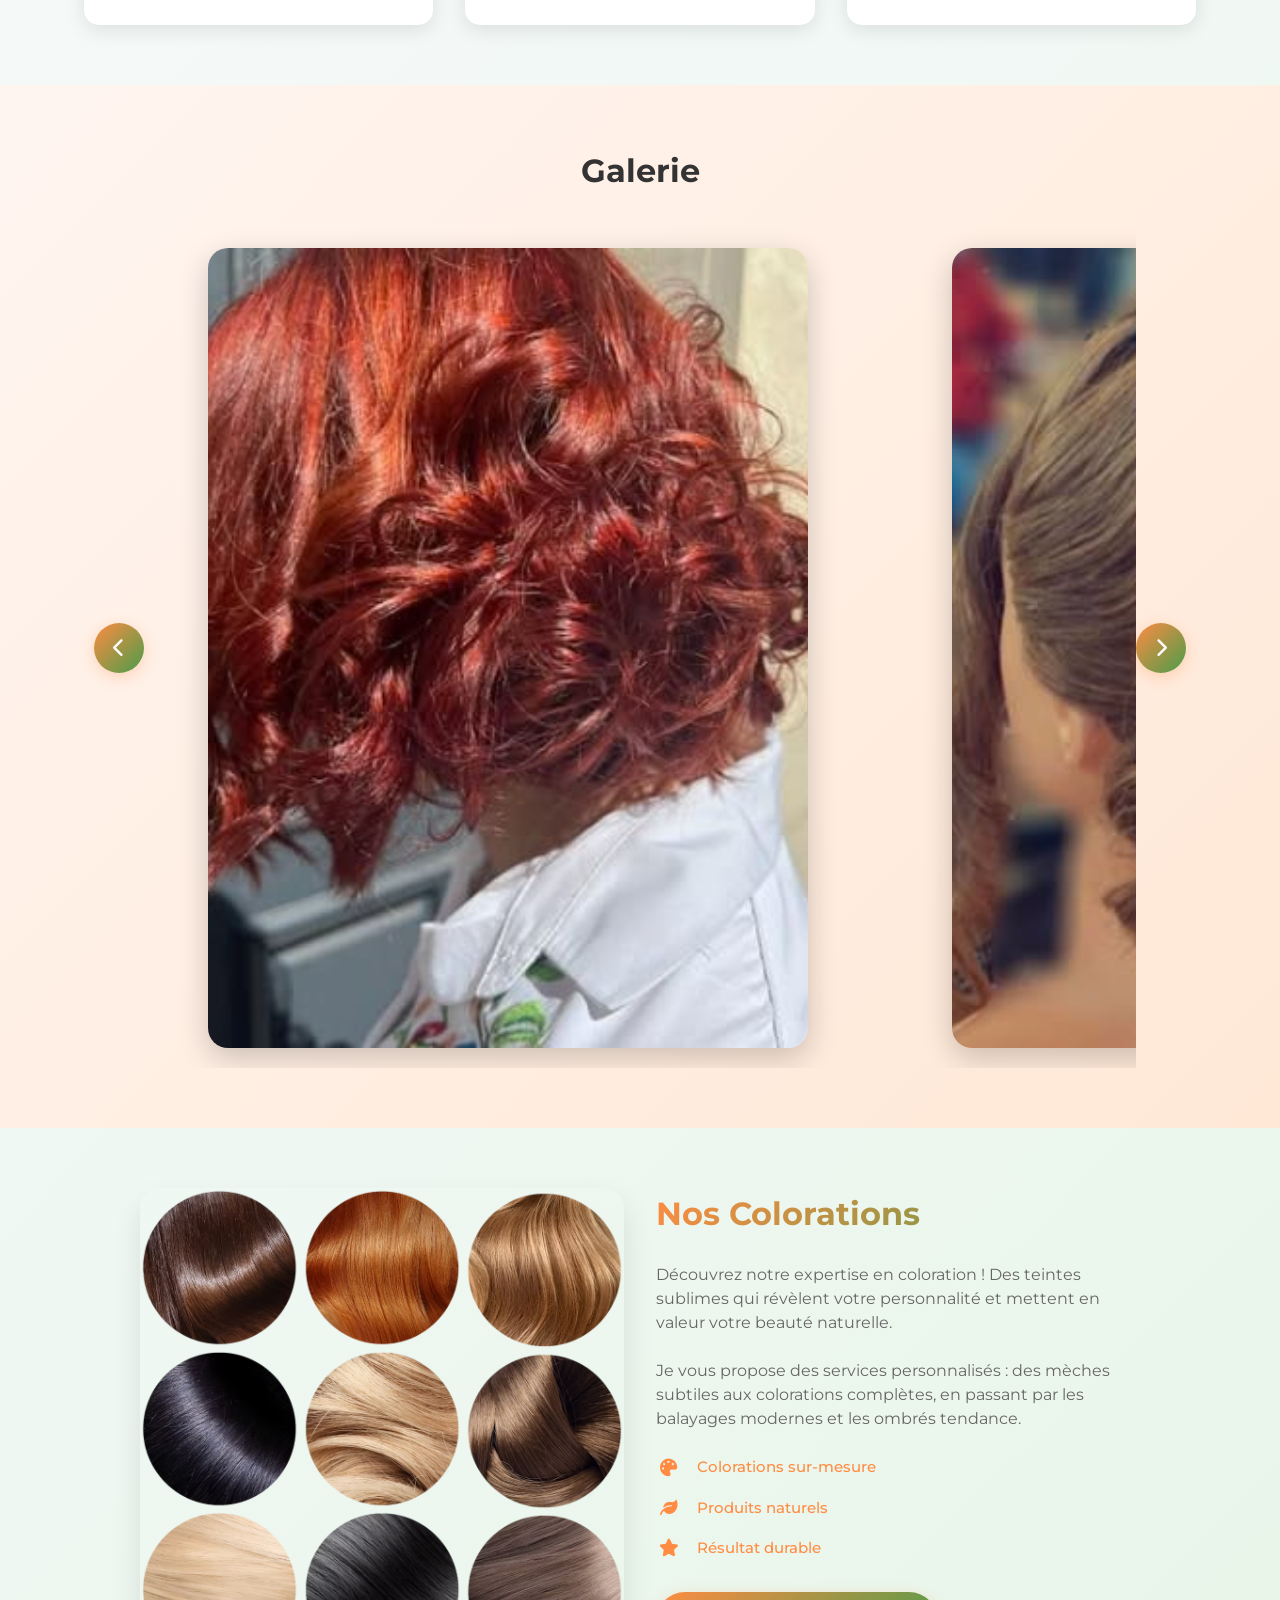
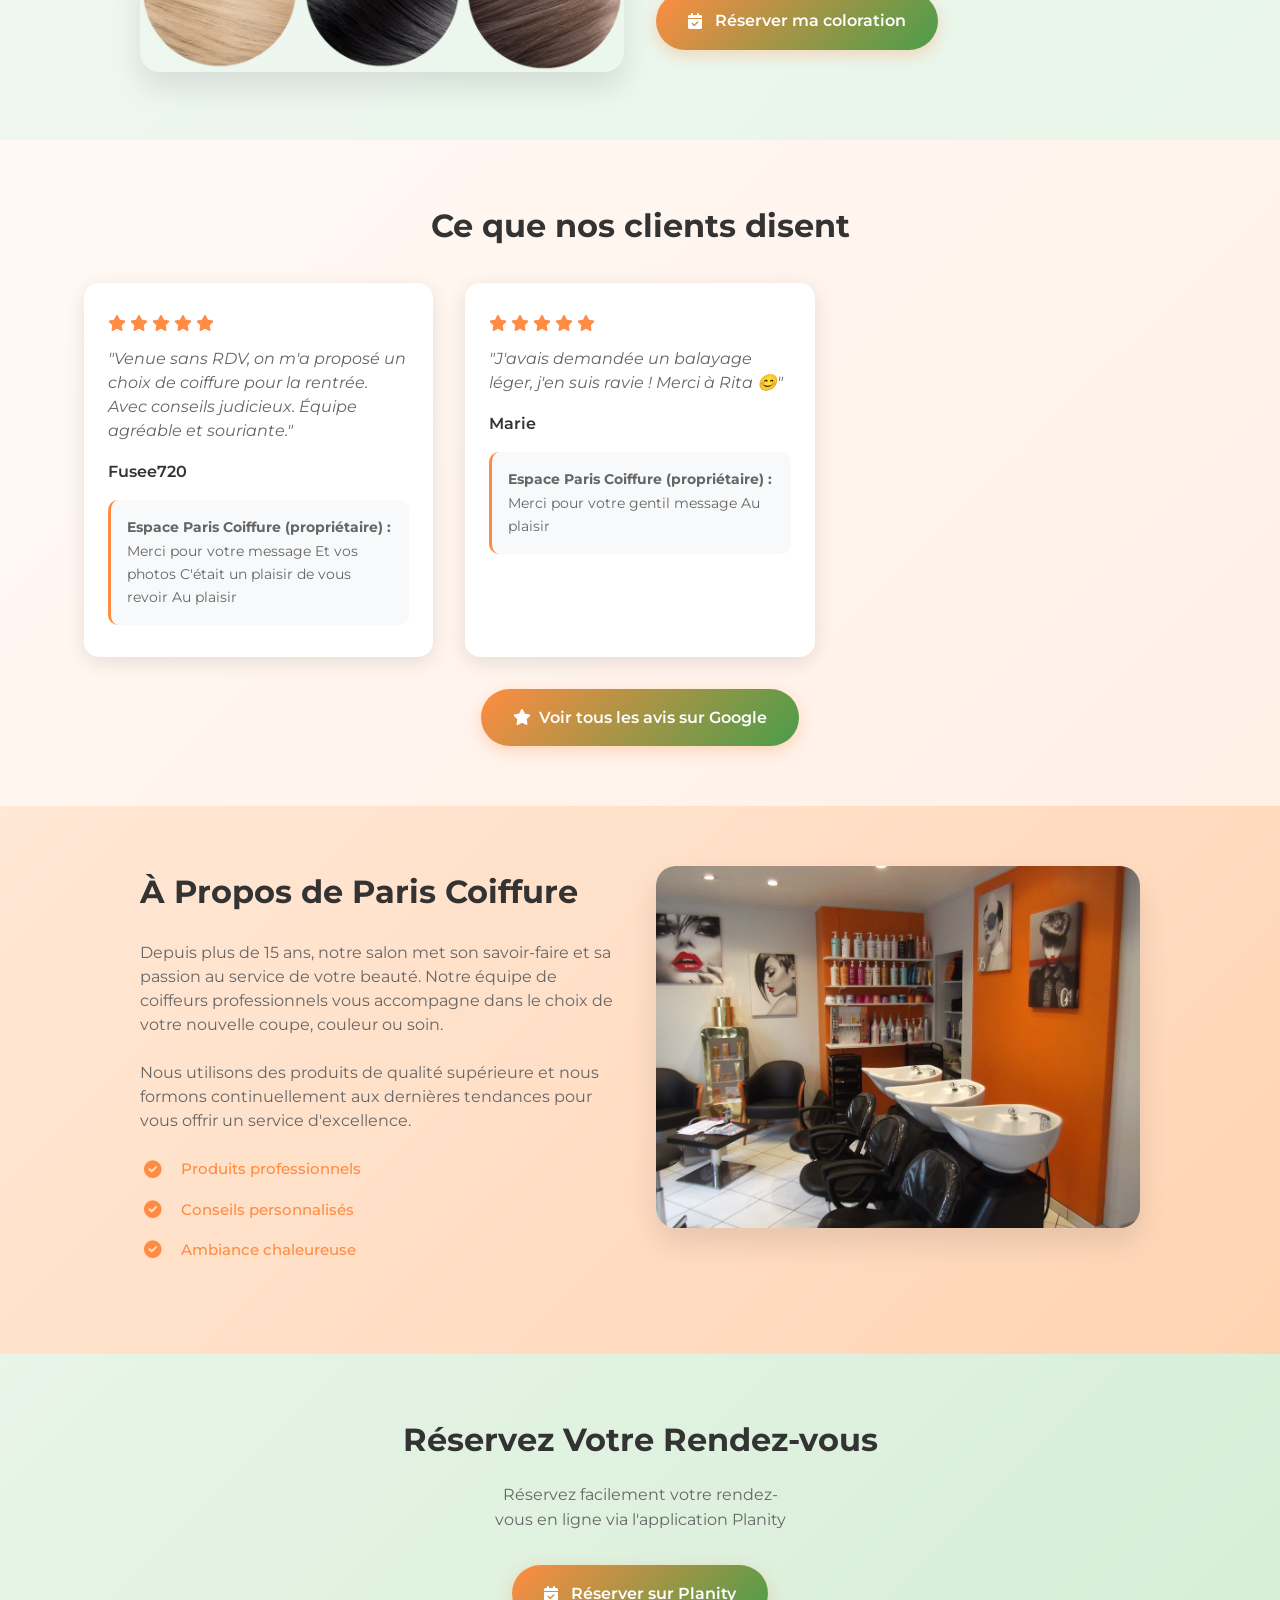
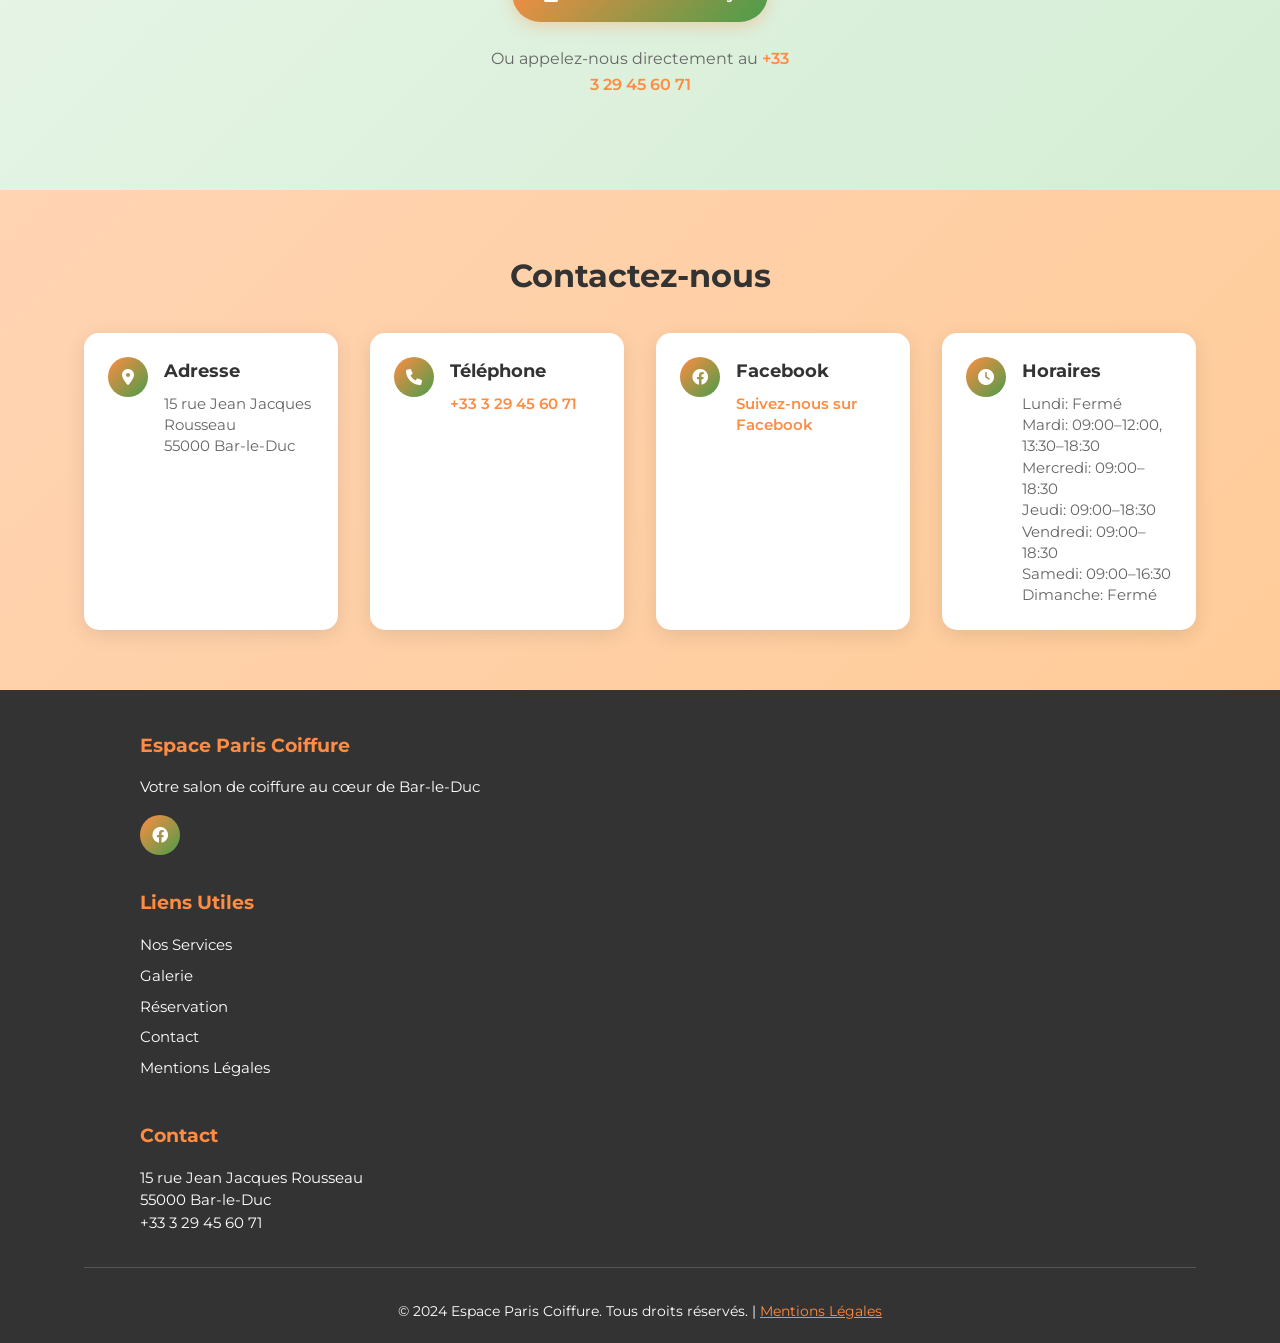
==== commit eb64af21: "Add legal mentions page with company and hosting information" ====
--- a/index.html
+++ b/index.html
@@ -7,6 +7,24 @@
     <meta http-equiv="Pragma" content="no-cache">
     <meta http-equiv="Expires" content="0">
     <title>Espace Paris Coiffure - Salon de Coiffure à Bar-le-Duc</title>
+    <meta name="description" content="Salon de coiffure Espace Paris Coiffure à Bar-le-Duc. Découvrez nos services de coupe, coloration, et soins capillaires.">
+    <meta name="keywords" content="coiffure, Bar-le-Duc, salon, coloration, balayage, coupe, soin capillaire">
+    <meta name="author" content="Espace Paris Coiffure">
+    
+    <!-- Open Graph / Facebook -->
+    <meta property="og:type" content="website">
+    <meta property="og:url" content="https://bearcheck.github.io/Espace-Paris-Coiffure/">
+    <meta property="og:title" content="Espace Paris Coiffure - Salon de Coiffure à Bar-le-Duc">
+    <meta property="og:description" content="Salon de coiffure Espace Paris Coiffure à Bar-le-Duc. Découvrez nos services de coupe, coloration, et soins capillaires.">
+    <meta property="og:image" content="./Photos/9.jpg">
+    
+    <!-- Twitter -->
+    <meta property="twitter:card" content="summary_large_image">
+    <meta property="twitter:url" content="https://bearcheck.github.io/Espace-Paris-Coiffure/">
+    <meta property="twitter:title" content="Espace Paris Coiffure - Salon de Coiffure à Bar-le-Duc">
+    <meta property="twitter:description" content="Salon de coiffure Espace Paris Coiffure à Bar-le-Duc. Découvrez nos services de coupe, coloration, et soins capillaires.">
+    <meta property="twitter:image" content="./Photos/9.jpg">
+    
     <link rel="stylesheet" href="style.css">
     <link href="https://fonts.googleapis.com/css2?family=Montserrat:wght@300;400;500;600;700&display=swap" rel="stylesheet">
     <link rel="stylesheet" href="https://cdnjs.cloudflare.com/ajax/libs/font-awesome/6.0.0/css/all.min.css">
@@ -340,6 +358,7 @@
                         <li><a href="#galerie">Galerie</a></li>
                         <li><a href="#reservation">Réservation</a></li>
                         <li><a href="#contact">Contact</a></li>
+                        <li><a href="mentions-legales.html">Mentions Légales</a></li>
                     </ul>
                 </div>
                 <div class="footer-section">
@@ -349,7 +368,7 @@
                 </div>
             </div>
             <div class="footer-bottom">
-                <p>&copy; 2024 Espace Paris Coiffure. Tous droits réservés.</p>
+                <p>&copy; 2024 Espace Paris Coiffure. Tous droits réservés. | <a href="mentions-legales.html" style="color: #ff8c42;">Mentions Légales</a></p>
             </div>
         </div>
     </footer>
